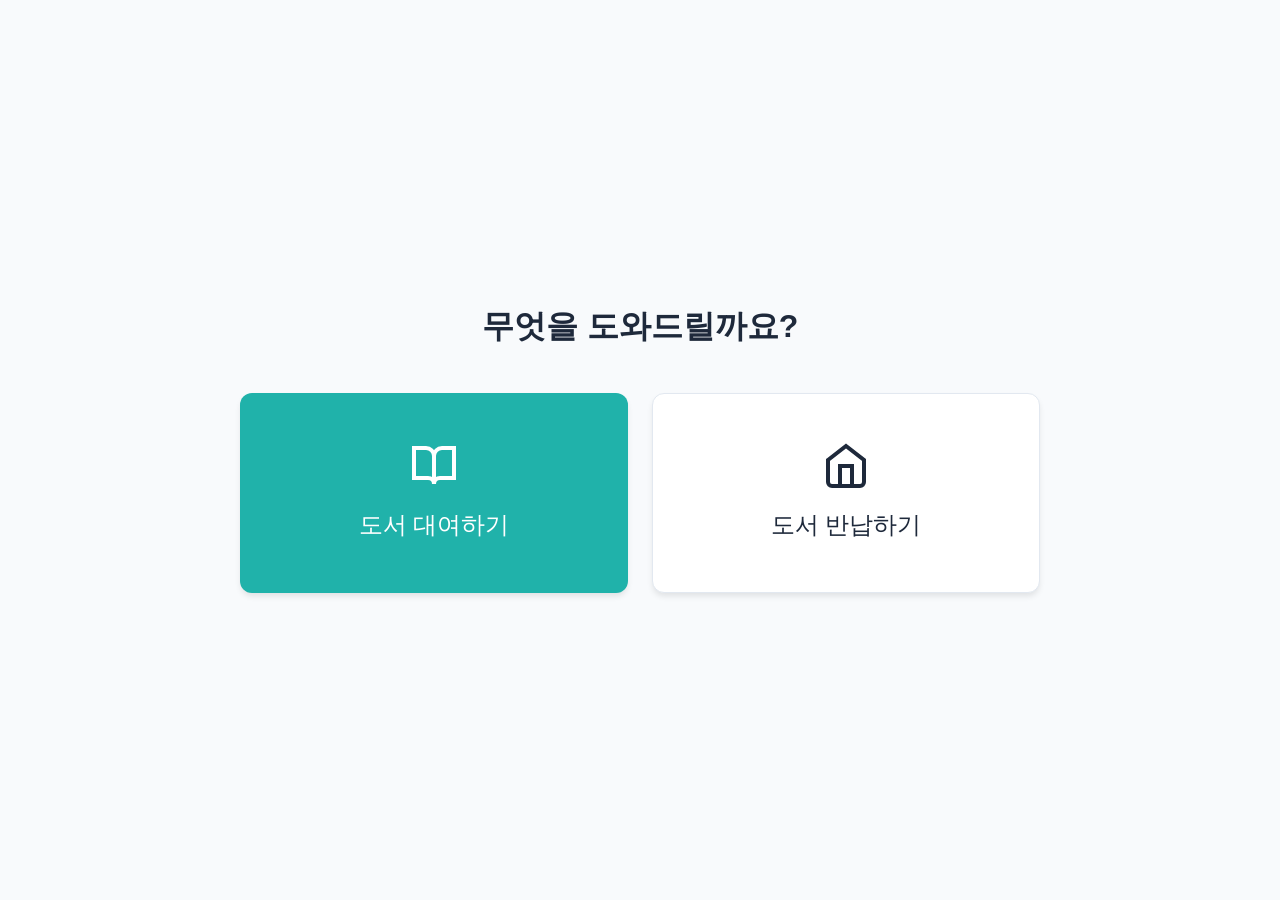
==== src/main/resources/templates/home.html @ f923d892 "Style: 프론트앤드 html 파일 생성" ====
<!DOCTYPE html>

<html lang="ko">
<head>
    <meta charset="UTF-8">
    <meta name="viewport" content="width=device-width, initial-scale=1.0">
    <title>홈 - 도서관리시스템</title>
    <link rel="stylesheet" href="../static/css/app.css">
</head>
<body style="display:flex; flex-direction:column; min-height:100vh;">
    <main class="container" style="flex:1; display:flex; flex-direction:column; justify-content:center; align-items:center; padding: 4rem 1rem;">
        <h1 style="font-size: 2rem; margin-bottom: 3rem; text-align:center;">무엇을 도와드릴까요?</h1>
        
        <div class="grid grid-cols-2" style="width: 100%; max-width: 800px;">
            <a href="list.html" class="btn btn-primary btn-huge flex items-center justify-center">
                <svg viewBox="0 0 24 24" fill="none" stroke="currentColor" stroke-width="2"><path d="M2 3h6a4 4 0 0 1 4 4v14a3 3 0 0 0-3-3H2z"></path><path d="M22 3h-6a4 4 0 0 0-4 4v14a3 3 0 0 1 3-3h7z"></path></svg>
                도서 대여하기
            </a>
            
            <a href="return.html" class="btn btn-outline btn-huge flex items-center justify-center" style="background-color: var(--surface-color);">
                <svg viewBox="0 0 24 24" fill="none" stroke="currentColor" stroke-width="2"><path d="M3 9l9-7 9 7v11a2 2 0 0 1-2 2H5a2 2 0 0 1-2-2z"></path><polyline points="9 22 9 12 15 12 15 22"></polyline></svg>
                도서 반납하기
            </a>
        </div>
    </main>

    <script src="../static/js/app.js"></script>
</body>
</html>
---- src/main/resources/static/css/app.css ----
/* Design Tokens & Theme Variables */
:root {
  --primary: #20B2AA;
  --primary-hover: #1A9089;
  --bg-color: #F8FAFC;
  --surface-color: #FFFFFF;
  --text-main: #1E293B;
  --text-muted: #64748B;
  --border-color: #E2E8F0;
  
  --error: #EF4444;
  --success: #10B981;
  
  --radius-sm: 4px;
  --radius-md: 8px;
  --radius-lg: 12px;
  
  --shadow-sm: 0 1px 2px 0 rgba(0, 0, 0, 0.05);
  --shadow-md: 0 4px 6px -1px rgba(0, 0, 0, 0.1);
  
  --font-family: -apple-system, BlinkMacSystemFont, "Segoe UI", Roboto, Helvetica, Arial, sans-serif;
}

@media (prefers-color-scheme: dark) {
  :root {
    --bg-color: #0F172A;
    --surface-color: #1E293B;
    --text-main: #F8FAFC;
    --text-muted: #94A3B8;
    --border-color: #334155;
  }
}

*, *::before, *::after { box-sizing: border-box; margin: 0; padding: 0; }
body { font-family: var(--font-family); background-color: var(--bg-color); color: var(--text-main); line-height: 1.6; }
a { color: inherit; text-decoration: none; }
ul { list-style: none; }

.container { width: 100%; padding: 0 1rem; margin: 0 auto; max-width: 1000px; }
.flex { display: flex; }
.items-center { align-items: center; }
.justify-between { justify-content: space-between; }
.grid { display: grid; gap: 1.5rem; }
@media (min-width: 768px) { .grid-cols-2 { grid-template-columns: repeat(2, 1fr); } }

h1, h2, h3 { color: var(--text-main); line-height: 1.2; margin-bottom: 0.5rem; }
.text-center { text-align: center; }
.text-muted { color: var(--text-muted); }

/* Buttons */
.btn { display: inline-flex; align-items: center; justify-content: center; padding: 0.5rem 1rem; border-radius: var(--radius-md); font-weight: 500; cursor: pointer; border: none; transition: all 0.2s; font-family: inherit; font-size: 0.875rem; white-space: nowrap; }
.btn-primary { background-color: var(--primary); color: white; }
.btn-primary:hover { background-color: var(--primary-hover); }
.btn-outline { background-color: transparent; border: 1px solid var(--border-color); color: var(--text-main); }
.btn-outline:hover { border-color: var(--primary); color: var(--primary); }
.btn-block { width: 100%; }

/* Home Large Buttons */
.btn-huge { padding: 3rem 2rem; font-size: 1.5rem; border-radius: var(--radius-lg); flex-direction: column; gap: 1rem; box-shadow: var(--shadow-md); }
.btn-huge svg { width: 48px; height: 48px; }

/* Cards & Lists */
.card { background-color: var(--surface-color); border-radius: var(--radius-lg); padding: 1.5rem; box-shadow: var(--shadow-sm); border: 1px solid var(--border-color); }
.list-group { display: flex; flex-direction: column; gap: 0.5rem; }
.list-item { background-color: var(--surface-color); border: 1px solid var(--border-color); border-radius: var(--radius-md); padding: 1rem 1.5rem; display: flex; flex-direction: column; gap: 1rem; transition: box-shadow 0.2s; }
.list-item:hover { box-shadow: var(--shadow-sm); border-color: var(--primary); }
@media (min-width: 768px) {
  .list-item { flex-direction: row; align-items: center; justify-content: space-between; }
}
.book-info-row { display: flex; flex-wrap: wrap; gap: 0.75rem; align-items: center; }
.book-info-row span.divider { color: var(--border-color); }

/* Forms */
.form-group { margin-bottom: 1rem; position: relative; }
.form-label { display: block; margin-bottom: 0.5rem; font-weight: 500; font-size: 0.875rem; }
.form-control { width: 100%; padding: 0.75rem; border: 1px solid var(--border-color); border-radius: var(--radius-md); background-color: var(--bg-color); color: var(--text-main); font-family: inherit; }
.form-control:focus { outline: none; border-color: var(--primary); box-shadow: 0 0 0 2px rgba(32, 178, 170, 0.2); }
.form-error { color: var(--error); font-size: 0.75rem; margin-top: 0.25rem; display: none; }
.form-control.is-invalid { border-color: var(--error); }
.form-control.is-invalid ~ .form-error { display: block; }
.form-control.is-valid { border-color: var(--success); }

/* Header */
.header { background-color: var(--surface-color); border-bottom: 1px solid var(--border-color); padding: 1rem 0; position: sticky; top: 0; z-index: 10; }
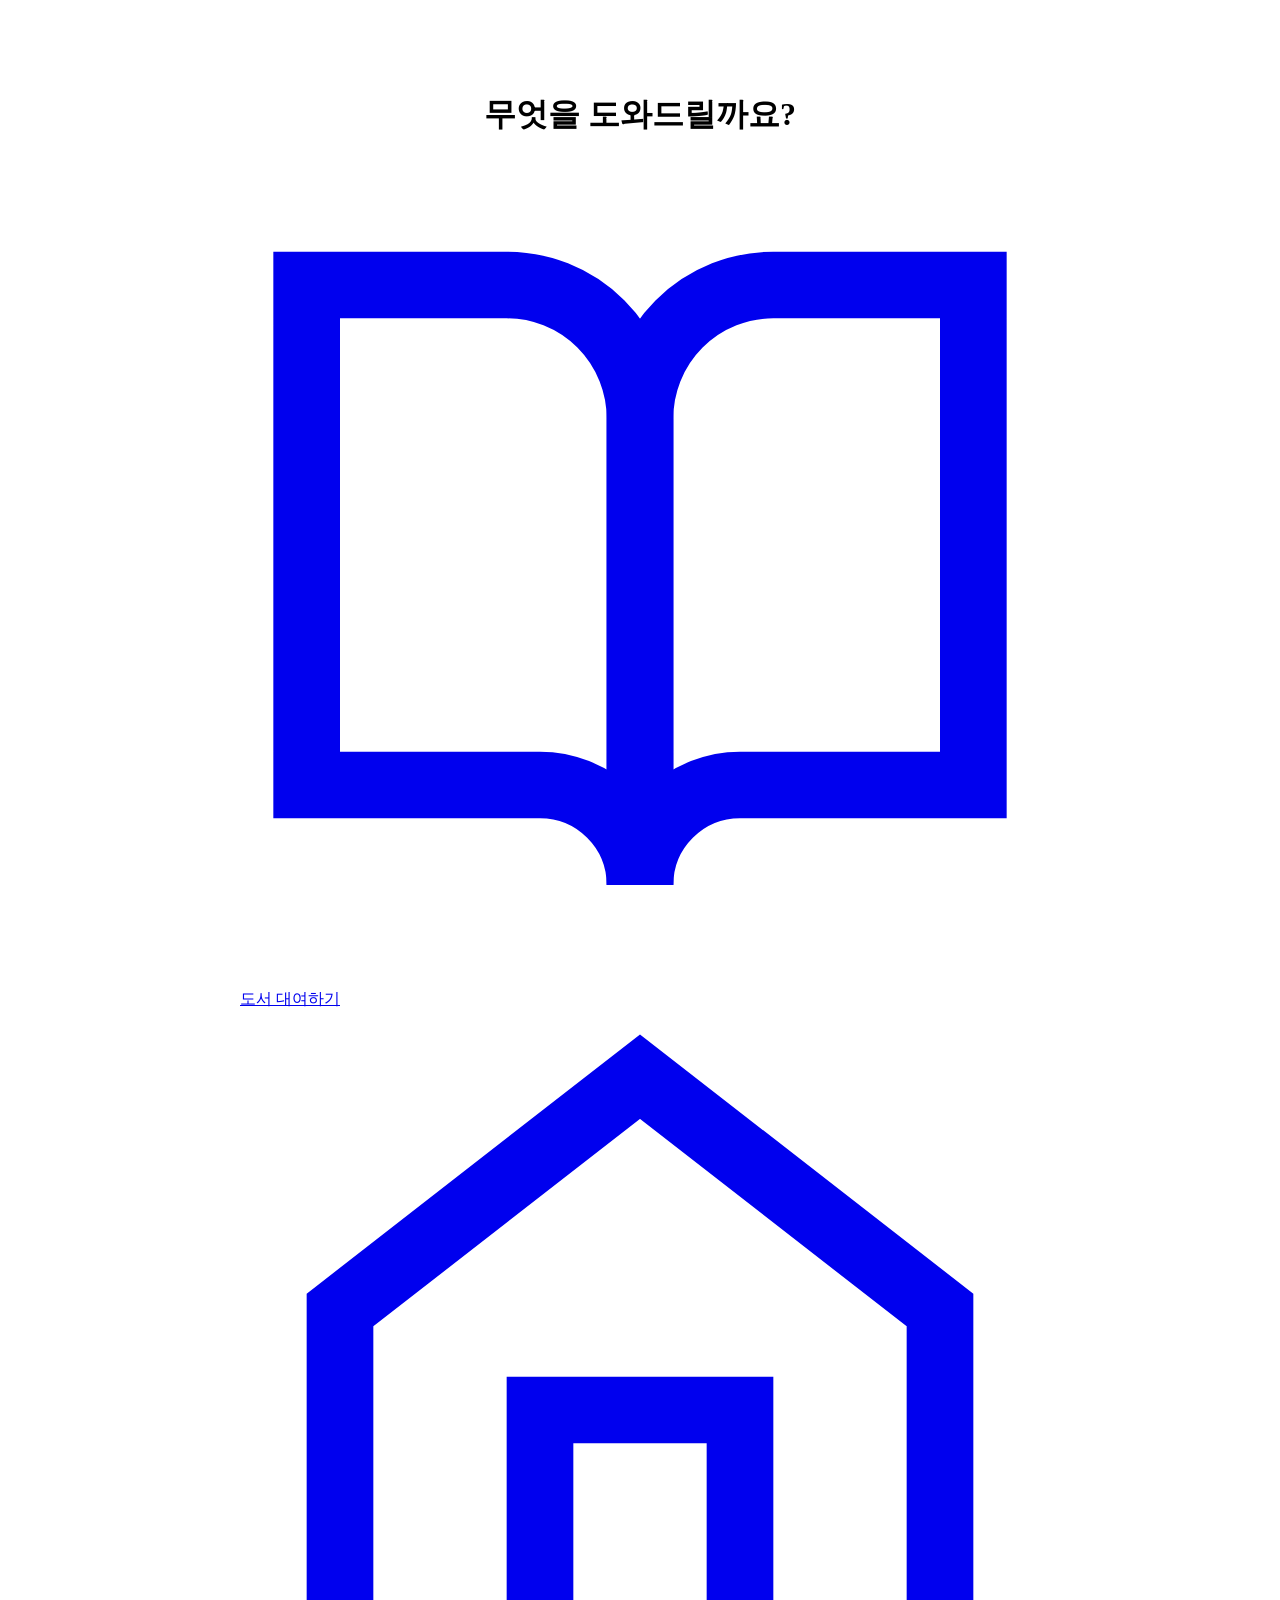
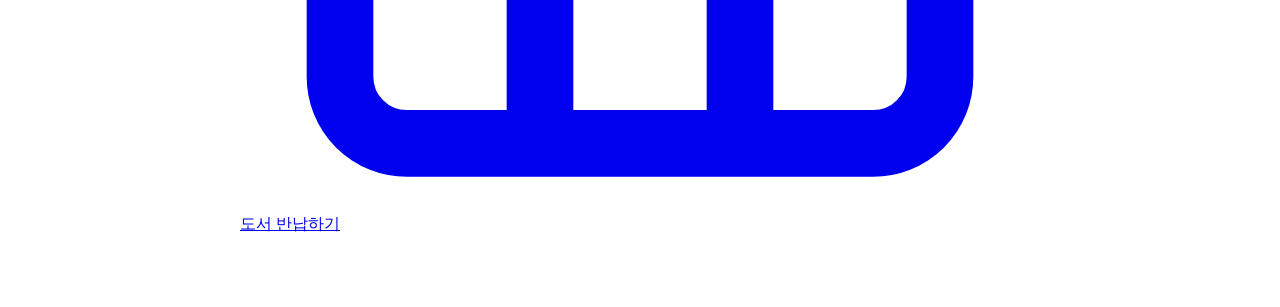
==== commit 38dd1b96: "build: gradle 뭔가를 추가" ====
--- a/src/main/resources/templates/home.html
+++ b/src/main/resources/templates/home.html
@@ -5,7 +5,7 @@
     <meta charset="UTF-8">
     <meta name="viewport" content="width=device-width, initial-scale=1.0">
     <title>홈 - 도서관리시스템</title>
-    <link rel="stylesheet" href="../static/css/app.css">
+    <link rel="stylesheet" th:href="@{/css/app.css}">
 </head>
 <body style="display:flex; flex-direction:column; min-height:100vh;">
     <main class="container" style="flex:1; display:flex; flex-direction:column; justify-content:center; align-items:center; padding: 4rem 1rem;">
@@ -25,5 +25,6 @@
     </main>
 
     <script src="../static/js/app.js"></script>
+    <script src="@{/js/app.js}"></script>
 </body>
 </html>
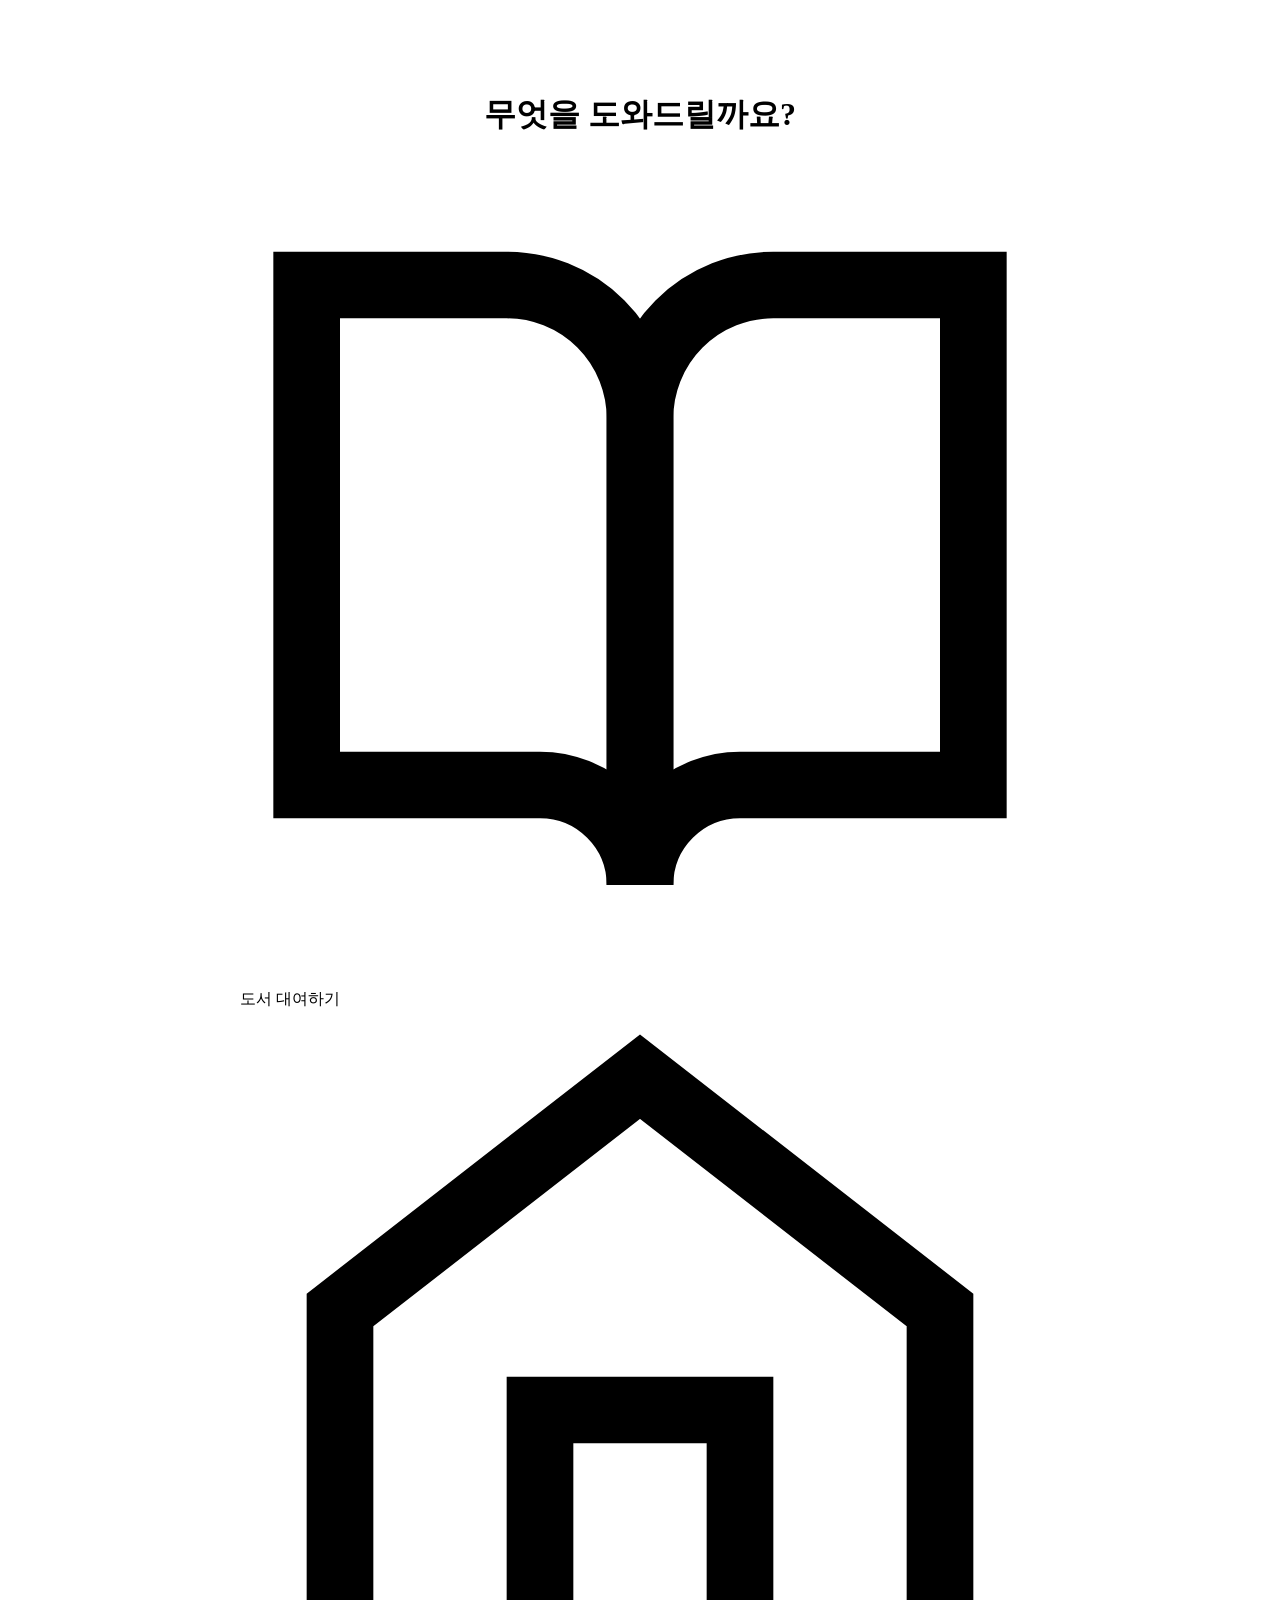
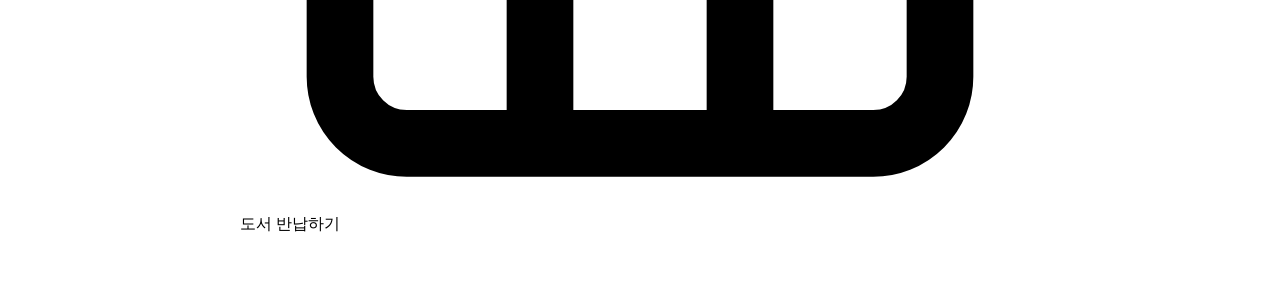
==== commit 4c912ed8: "Design: header 로그인.회원가입 글자 좌측 쏠림 해결. home.html 헤더랑 연동안되는 코드 해결" ====
--- a/src/main/resources/templates/home.html
+++ b/src/main/resources/templates/home.html
@@ -1,6 +1,5 @@
 <!DOCTYPE html>
-
-<html lang="ko">
+<html lang="ko" xmlns:th="http://www.thymeleaf.org">
 <head>
     <meta charset="UTF-8">
     <meta name="viewport" content="width=device-width, initial-scale=1.0">
@@ -8,23 +7,24 @@
     <link rel="stylesheet" th:href="@{/css/app.css}">
 </head>
 <body style="display:flex; flex-direction:column; min-height:100vh;">
+
+    <div th:replace="~{_partials/header :: header}"></div> 
+
     <main class="container" style="flex:1; display:flex; flex-direction:column; justify-content:center; align-items:center; padding: 4rem 1rem;">
         <h1 style="font-size: 2rem; margin-bottom: 3rem; text-align:center;">무엇을 도와드릴까요?</h1>
         
         <div class="grid grid-cols-2" style="width: 100%; max-width: 800px;">
-            <a href="list.html" class="btn btn-primary btn-huge flex items-center justify-center">
+            <a th:href="@{/list}" class="btn btn-primary btn-huge flex items-center justify-center">
                 <svg viewBox="0 0 24 24" fill="none" stroke="currentColor" stroke-width="2"><path d="M2 3h6a4 4 0 0 1 4 4v14a3 3 0 0 0-3-3H2z"></path><path d="M22 3h-6a4 4 0 0 0-4 4v14a3 3 0 0 1 3-3h7z"></path></svg>
                 도서 대여하기
             </a>
             
-            <a href="return.html" class="btn btn-outline btn-huge flex items-center justify-center" style="background-color: var(--surface-color);">
+            <a th:href="@{/return}" class="btn btn-outline btn-huge flex items-center justify-center" style="background-color: var(--surface-color);">
                 <svg viewBox="0 0 24 24" fill="none" stroke="currentColor" stroke-width="2"><path d="M3 9l9-7 9 7v11a2 2 0 0 1-2 2H5a2 2 0 0 1-2-2z"></path><polyline points="9 22 9 12 15 12 15 22"></polyline></svg>
                 도서 반납하기
             </a>
-        </div>
-    </main>
+        </div> </main> <div th:replace="~{_partials/footer :: footer}"></div>
 
-    <script src="../static/js/app.js"></script>
-    <script src="@{/js/app.js}"></script>
+    <script th:src="@{/js/app.js}"></script>
 </body>
 </html>
